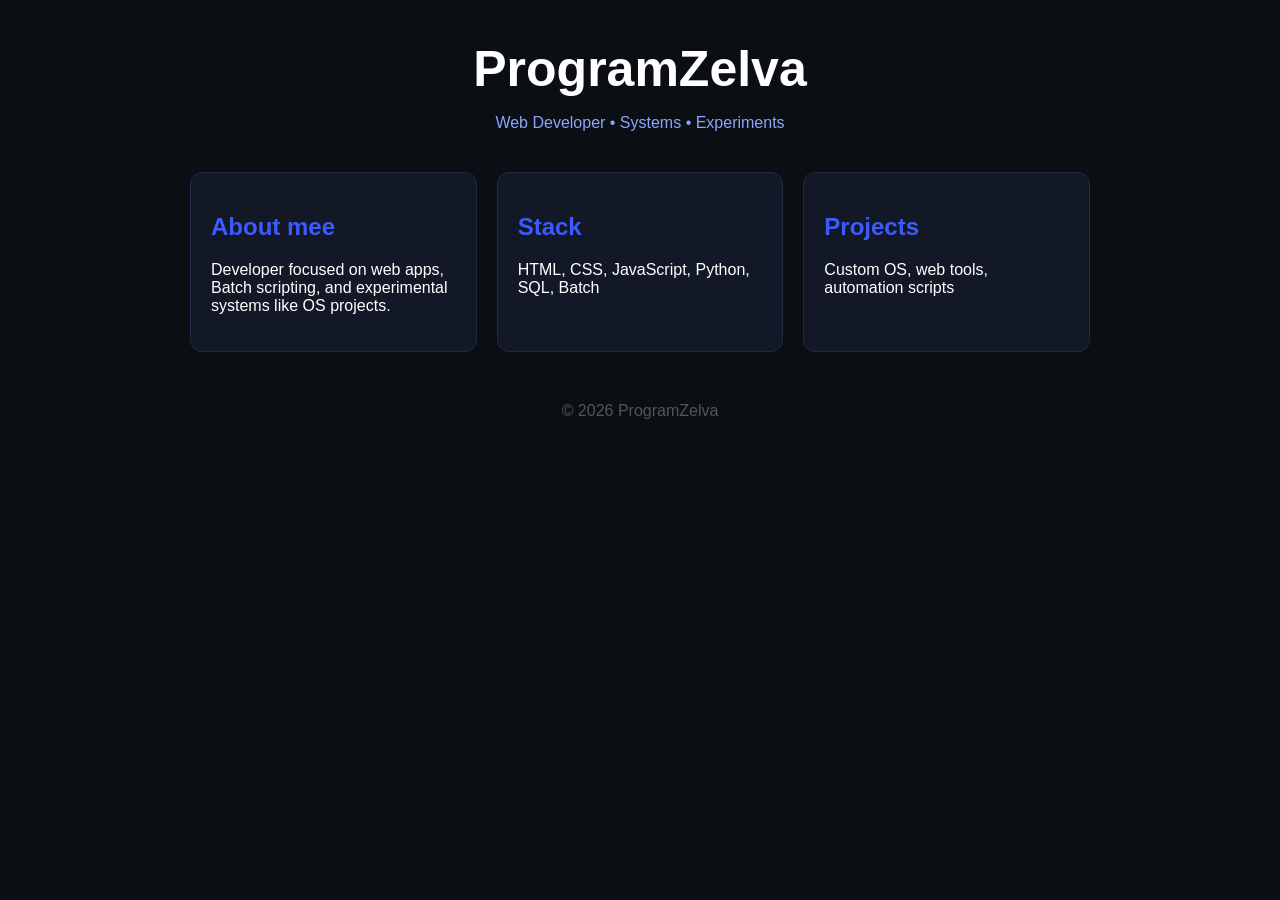
==== index.html @ e66a41c3 "Correct heading text from 'About' to 'About mee'" ====
<!DOCTYPE html>
<html lang="en">
<head>
  <meta charset="UTF-8">
  <title>ProgramZelva website</title>
  <link rel="stylesheet" href="style.css">
</head>
<body>

  <div class="wrapper">

    <div class="hero">
      <h1>ProgramZelva</h1>
      <p>Web Developer • Systems • Experiments</p>
    </div>

    <div class="grid">

      <div class="box">
        <h2>About mee</h2>
        <p>
          Developer focused on web apps, Batch scripting,
          and experimental systems like OS projects.
        </p>
      </div>

      <div class="box">
        <h2>Stack</h2>
        <p>HTML, CSS, JavaScript, Python, SQL, Batch</p>
      </div>

      <div class="box">
        <h2>Projects</h2>
        <p>Custom OS, web tools, automation scripts</p>
      </div>

    </div>

    <div class="footer">
      <p>© 2026 ProgramZelva</p>
    </div>

  </div>

</body>
</html>
---- style.css ----
body {
  margin: 0;
  font-family: Arial, sans-serif;
  background: #0b0f14;
  color: white;
}

.wrapper {
  max-width: 900px;
  margin: auto;
  padding: 40px 20px;
}

.hero {
  text-align: center;
  margin-bottom: 40px;
}

.hero h1 {
  font-size: 50px;
  margin: 0;
}

.hero p {
  color: #8aa4ff;
}

.grid {
  display: grid;
  grid-template-columns: repeat(auto-fit, minmax(250px, 1fr));
  gap: 20px;
}

.box {
  background: #121826;
  padding: 20px;
  border-radius: 12px;
  border: 1px solid #1f2a44;
  transition: 0.2s;
}

.box:hover {
  transform: translateY(-5px);
  border-color: #3b5bff;
}

.box h2 {
  color: #3b5bff;
}

.footer {
  text-align: center;
  margin-top: 50px;
  color: #555;
}
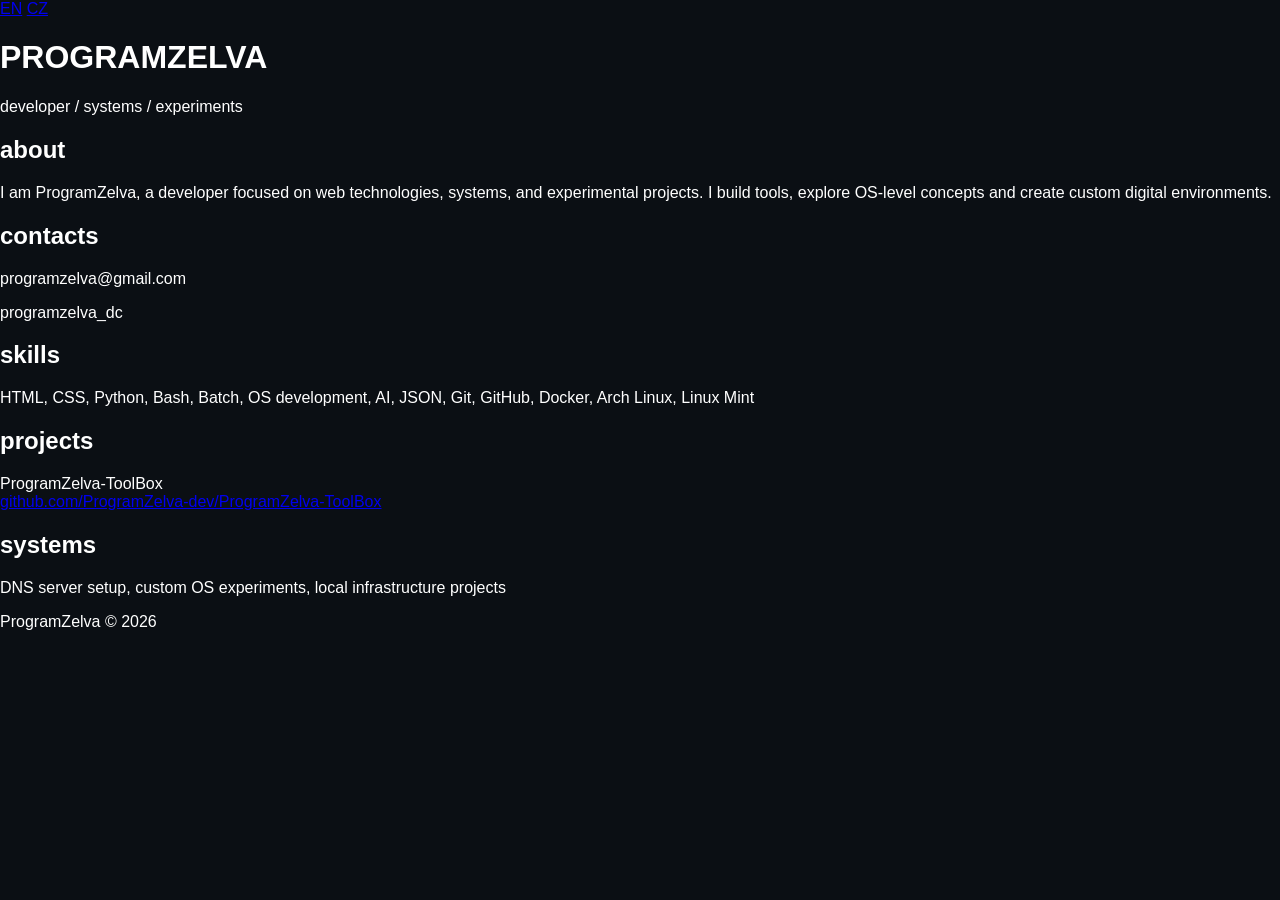
==== commit 391f4e30: "2.0" ====
--- a/index.html
+++ b/index.html
@@ -2,45 +2,68 @@
 <html lang="en">
 <head>
   <meta charset="UTF-8">
-  <title>ProgramZelva website</title>
+  <title>ProgramZelva</title>
   <link rel="stylesheet" href="style.css">
 </head>
+
 <body>
 
-  <div class="wrapper">
+<div class="bg"></div>
 
-    <div class="hero">
-      <h1>ProgramZelva</h1>
-      <p>Web Developer • Systems • Experiments</p>
-    </div>
+<div class="container">
 
-    <div class="grid">
+  <div class="topbar">
+    <a href="index.html" class="active">EN</a>
+    <a href="index.cs.html">CZ</a>
+  </div>
 
-      <div class="box">
-        <h2>About mee</h2>
-        <p>
-          Developer focused on web apps, Batch scripting,
-          and experimental systems like OS projects.
-        </p>
-      </div>
+  <header>
+    <h1>PROGRAMZELVA</h1>
+    <p class="subtitle">developer / systems / experiments</p>
+  </header>
 
-      <div class="box">
-        <h2>Stack</h2>
-        <p>HTML, CSS, JavaScript, Python, SQL, Batch</p>
-      </div>
+  <section class="card">
+    <h2>about</h2>
+    <p>
+      I am ProgramZelva, a developer focused on web technologies, systems, and experimental projects.
+      I build tools, explore OS-level concepts and create custom digital environments.
+    </p>
+  </section>
 
-      <div class="box">
-        <h2>Projects</h2>
-        <p>Custom OS, web tools, automation scripts</p>
-      </div>
+  <section class="card">
+    <h2>contacts</h2>
+    <p>programzelva@gmail.com</p>
+    <p>programzelva_dc</p>
+  </section>
 
-    </div>
+  <section class="card">
+    <h2>skills</h2>
+    <p>
+      HTML, CSS, Python, Bash, Batch, OS development, AI, JSON, Git, GitHub, Docker,
+      Arch Linux, Linux Mint
+    </p>
+  </section>
 
-    <div class="footer">
-      <p>© 2026 ProgramZelva</p>
-    </div>
+  <section class="card">
+    <h2>projects</h2>
+    <p>
+      ProgramZelva-ToolBox<br>
+      <a href="https://github.com/ProgramZelva-dev/ProgramZelva-ToolBox">
+        github.com/ProgramZelva-dev/ProgramZelva-ToolBox
+      </a>
+    </p>
+  </section>
 
-  </div>
+  <section class="card">
+    <h2>systems</h2>
+    <p>DNS server setup, custom OS experiments, local infrastructure projects</p>
+  </section>
+
+  <footer>
+    ProgramZelva © 2026
+  </footer>
+
+</div>
 
 </body>
 </html>
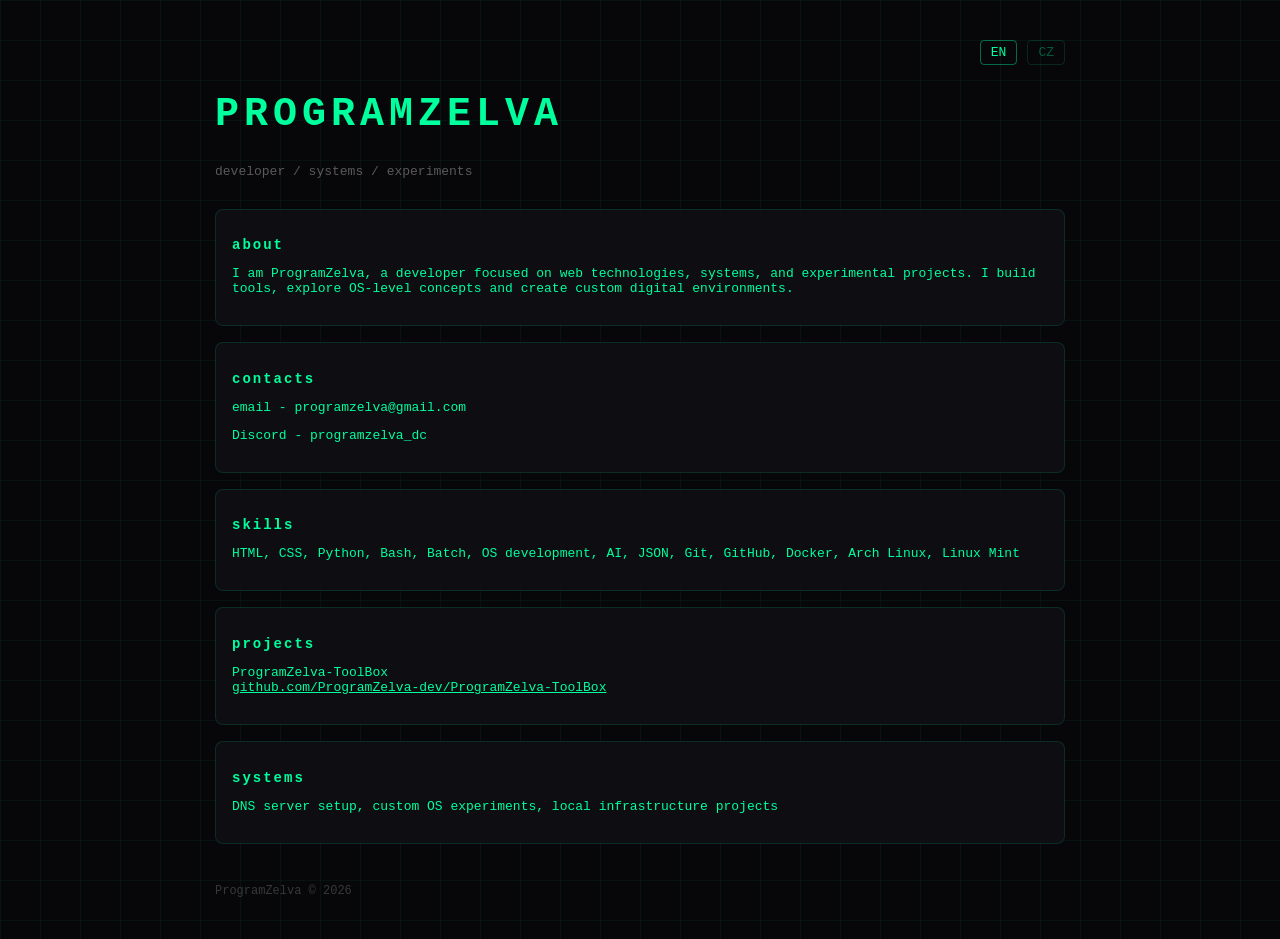
==== commit 76c597ac: "Update contact information format in index.html" ====
--- a/index.html
+++ b/index.html
@@ -32,8 +32,8 @@
 
   <section class="card">
     <h2>contacts</h2>
-    <p>programzelva@gmail.com</p>
-    <p>programzelva_dc</p>
+    <p>email - programzelva@gmail.com</p>
+    <p>Discord - programzelva_dc</p>
   </section>
 
   <section class="card">
--- a/style.css
+++ b/style.css
@@ -1,55 +1,110 @@
 body {
   margin: 0;
-  font-family: Arial, sans-serif;
-  background: #0b0f14;
-  color: white;
+  font-family: monospace;
+  background: #07070a;
+  color: #00ff9d;
+  overflow-x: hidden;
 }
 
-.wrapper {
-  max-width: 900px;
+/* animated background grid */
+.bg {
+  position: fixed;
+  width: 200%;
+  height: 200%;
+  background: linear-gradient(rgba(0,255,157,0.05) 1px, transparent 1px),
+              linear-gradient(90deg, rgba(0,255,157,0.05) 1px, transparent 1px);
+  background-size: 40px 40px;
+  animation: move 20s linear infinite;
+  z-index: -1;
+}
+
+@keyframes move {
+  from { transform: translate(0,0); }
+  to { transform: translate(-40px,-40px); }
+}
+
+/* layout */
+.container {
+  max-width: 850px;
   margin: auto;
   padding: 40px 20px;
 }
 
-.hero {
-  text-align: center;
-  margin-bottom: 40px;
+/* top language switch */
+.topbar {
+  display: flex;
+  justify-content: flex-end;
+  gap: 10px;
+  margin-bottom: 20px;
 }
 
-.hero h1 {
-  font-size: 50px;
-  margin: 0;
+.topbar a {
+  color: #00ff9d55;
+  text-decoration: none;
+  border: 1px solid #00ff9d22;
+  padding: 4px 10px;
+  border-radius: 4px;
 }
 
-.hero p {
-  color: #8aa4ff;
+.topbar a.active {
+  color: #00ff9d;
+  border-color: #00ff9d66;
 }
 
-.grid {
-  display: grid;
-  grid-template-columns: repeat(auto-fit, minmax(250px, 1fr));
-  gap: 20px;
+/* header */
+h1 {
+  font-size: 40px;
+  letter-spacing: 5px;
 }
 
-.box {
-  background: #121826;
-  padding: 20px;
-  border-radius: 12px;
-  border: 1px solid #1f2a44;
+.subtitle {
+  color: #ffffff55;
+  margin-bottom: 30px;
+}
+
+/* cards */
+.card {
+  border: 1px solid #00ff9d22;
+  background: rgba(15,15,20,0.8);
+  padding: 16px;
+  margin-bottom: 16px;
+  border-radius: 8px;
   transition: 0.2s;
 }
 
-.box:hover {
-  transform: translateY(-5px);
-  border-color: #3b5bff;
+.card:hover {
+  border-color: #00ff9d66;
+  transform: translateY(-2px);
 }
 
-.box h2 {
-  color: #3b5bff;
+h2 {
+  font-size: 14px;
+  letter-spacing: 2px;
 }
 
-.footer {
-  text-align: center;
-  margin-top: 50px;
-  color: #555;
+/* links */
+a {
+  color: #00ff9d;
 }
+
+/* footer */
+footer {
+  margin-top: 40px;
+  color: #ffffff33;
+  font-size: 12px;
+}
+
+/* mobile */
+@media (max-width: 600px) {
+  h1 {
+    font-size: 28px;
+  }
+
+  .container {
+    padding: 20px;
+  }
+
+  .card {
+    padding: 12px;
+  }
+}
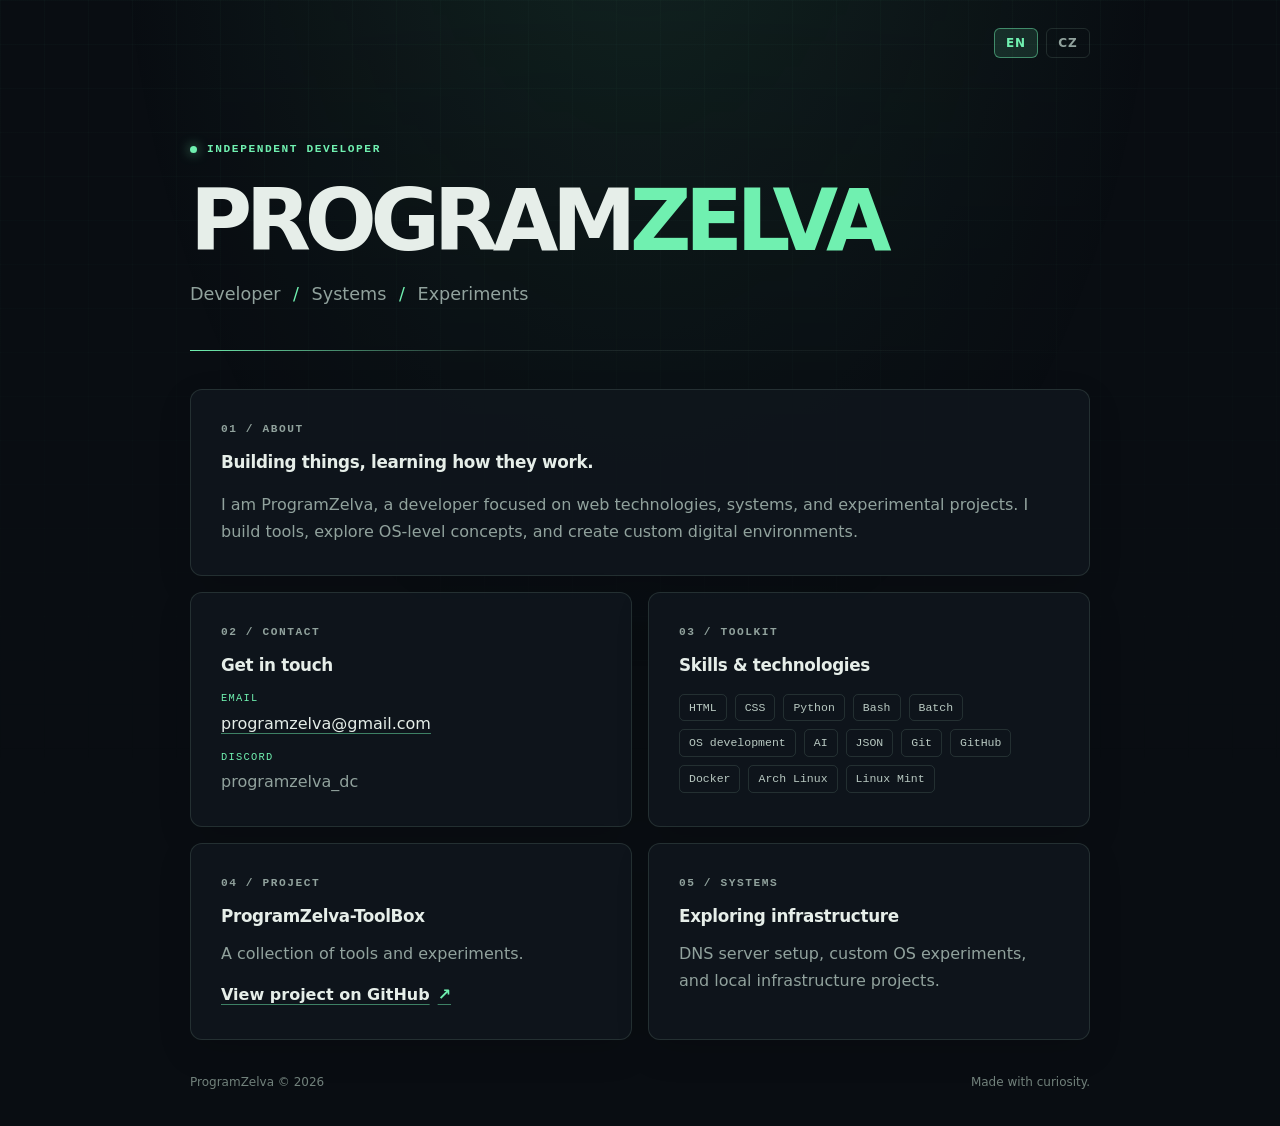
==== commit 1b54335e: "Refresh portfolio design and add hidden /files redirect." ====
--- a/index.html
+++ b/index.html
@@ -2,68 +2,72 @@
 <html lang="en">
 <head>
   <meta charset="UTF-8">
-  <title>ProgramZelva</title>
+  <meta name="viewport" content="width=device-width, initial-scale=1">
+  <meta name="theme-color" content="#090d12">
+  <title>ProgramZelva — Developer & Systems</title>
   <link rel="stylesheet" href="style.css">
+  <script type="application/ld+json">
+  {
+    "@context": "https://schema.org",
+    "@type": "WebSite",
+    "name": "ProgramZelva",
+    "alternateName": ["Fndafoto.exe", "Fndafoto"],
+    "url": "https://programzelva-dev.github.io/dev/"
+  }
+  </script>
 </head>
+<body>
+  <div class="bg" aria-hidden="true"></div>
+  <main class="container">
+    <nav class="topbar" aria-label="Language">
+      <a href="index.html" class="active" aria-current="page">EN</a>
+      <a href="index.cs.html">CZ</a>
+    </nav>
 
-<body>
+    <header class="hero">
+      <p class="eyebrow"><span class="status-dot"></span> INDEPENDENT DEVELOPER</p>
+      <h1>PROGRAM<span>ZELVA</span></h1>
+      <p class="subtitle">Developer <span>/</span> Systems <span>/</span> Experiments</p>
+      <div class="hero-rule" aria-hidden="true"></div>
+    </header>
 
-<div class="bg"></div>
+    <section class="card" id="about">
+      <p class="section-label">01 / ABOUT</p>
+      <h2>Building things, learning how they work.</h2>
+      <p>I am ProgramZelva, a developer focused on web technologies, systems, and experimental projects. I build tools, explore OS-level concepts, and create custom digital environments.</p>
+    </section>
 
-<div class="container">
+    <div class="card-grid">
+      <section class="card">
+        <p class="section-label">02 / CONTACT</p>
+        <h2>Get in touch</h2>
+        <p><span class="detail-label">EMAIL</span><a href="mailto:programzelva@gmail.com">programzelva@gmail.com</a></p>
+        <p><span class="detail-label">DISCORD</span>programzelva_dc</p>
+      </section>
 
-  <div class="topbar">
-    <a href="index.html" class="active">EN</a>
-    <a href="index.cs.html">CZ</a>
-  </div>
+      <section class="card">
+        <p class="section-label">03 / TOOLKIT</p>
+        <h2>Skills & technologies</h2>
+        <ul class="tag-list">
+          <li>HTML</li><li>CSS</li><li>Python</li><li>Bash</li><li>Batch</li><li>OS development</li><li>AI</li><li>JSON</li><li>Git</li><li>GitHub</li><li>Docker</li><li>Arch Linux</li><li>Linux Mint</li>
+        </ul>
+      </section>
 
-  <header>
-    <h1>PROGRAMZELVA</h1>
-    <p class="subtitle">developer / systems / experiments</p>
-  </header>
+      <section class="card">
+        <p class="section-label">04 / PROJECT</p>
+        <h2>ProgramZelva-ToolBox</h2>
+        <p>A collection of tools and experiments.</p>
+        <a class="project-link" href="https://github.com/ProgramZelva-dev/ProgramZelva-ToolBox">View project on GitHub <span aria-hidden="true">↗</span></a>
+      </section>
 
-  <section class="card">
-    <h2>about</h2>
-    <p>
-      I am ProgramZelva, a developer focused on web technologies, systems, and experimental projects.
-      I build tools, explore OS-level concepts and create custom digital environments.
-    </p>
-  </section>
+      <section class="card">
+        <p class="section-label">05 / SYSTEMS</p>
+        <h2>Exploring infrastructure</h2>
+        <p>DNS server setup, custom OS experiments, and local infrastructure projects.</p>
+      </section>
+    </div>
 
-  <section class="card">
-    <h2>contacts</h2>
-    <p>email - programzelva@gmail.com</p>
-    <p>Discord - programzelva_dc</p>
-  </section>
-
-  <section class="card">
-    <h2>skills</h2>
-    <p>
-      HTML, CSS, Python, Bash, Batch, OS development, AI, JSON, Git, GitHub, Docker,
-      Arch Linux, Linux Mint
-    </p>
-  </section>
-
-  <section class="card">
-    <h2>projects</h2>
-    <p>
-      ProgramZelva-ToolBox<br>
-      <a href="https://github.com/ProgramZelva-dev/ProgramZelva-ToolBox">
-        github.com/ProgramZelva-dev/ProgramZelva-ToolBox
-      </a>
-    </p>
-  </section>
-
-  <section class="card">
-    <h2>systems</h2>
-    <p>DNS server setup, custom OS experiments, local infrastructure projects</p>
-  </section>
-
-  <footer>
-    ProgramZelva © 2026
-  </footer>
-
-</div>
-
+    <footer><span>ProgramZelva © 2026</span><span>Made with curiosity.</span></footer>
+  </main>
 </body>
 </html>
--- a/style.css
+++ b/style.css
@@ -1,110 +1,149 @@
+ :root {
+  color-scheme: dark;
+  --page: #090d12;
+  --panel: rgba(15, 22, 29, 0.88);
+  --panel-hover: #111b22;
+  --text: #e6eee9;
+  --muted: #91a29d;
+  --accent: #70f0b0;
+  --accent-soft: rgba(112, 240, 176, 0.12);
+  --line: rgba(155, 190, 174, 0.16);
+}
+
+* { box-sizing: border-box; }
+
+html { min-width: 320px; }
+
 body {
   margin: 0;
-  font-family: monospace;
-  background: #07070a;
-  color: #00ff9d;
+  min-height: 100vh;
+  background: var(--page);
+  color: var(--text);
+  font-family: Inter, ui-sans-serif, system-ui, -apple-system, BlinkMacSystemFont, "Segoe UI", sans-serif;
+  line-height: 1.7;
   overflow-x: hidden;
 }
 
-/* animated background grid */
 .bg {
   position: fixed;
-  width: 200%;
-  height: 200%;
-  background: linear-gradient(rgba(0,255,157,0.05) 1px, transparent 1px),
-              linear-gradient(90deg, rgba(0,255,157,0.05) 1px, transparent 1px);
-  background-size: 40px 40px;
-  animation: move 20s linear infinite;
+  inset: 0;
   z-index: -1;
+  pointer-events: none;
+  background:
+    radial-gradient(ellipse at 50% -18%, rgba(52, 126, 91, 0.2), transparent 58%),
+    linear-gradient(rgba(112, 240, 176, 0.025) 1px, transparent 1px),
+    linear-gradient(90deg, rgba(112, 240, 176, 0.025) 1px, transparent 1px);
+  background-size: auto, 44px 44px, 44px 44px;
+  mask-image: linear-gradient(to bottom, black, transparent 92%);
 }
 
-@keyframes move {
-  from { transform: translate(0,0); }
-  to { transform: translate(-40px,-40px); }
+.container {
+  width: min(100% - 40px, 900px);
+  margin: 0 auto;
+  padding: 28px 0 34px;
 }
 
-/* layout */
-.container {
-  max-width: 850px;
-  margin: auto;
-  padding: 40px 20px;
-}
-
-/* top language switch */
 .topbar {
   display: flex;
   justify-content: flex-end;
-  gap: 10px;
-  margin-bottom: 20px;
+  gap: 8px;
 }
 
 .topbar a {
-  color: #00ff9d55;
+  min-width: 44px;
+  padding: 4px 10px;
+  border: 1px solid var(--line);
+  border-radius: 6px;
+  color: var(--muted);
+  font-size: 0.75rem;
+  font-weight: 700;
+  letter-spacing: 0.08em;
+  text-align: center;
   text-decoration: none;
-  border: 1px solid #00ff9d22;
-  padding: 4px 10px;
-  border-radius: 4px;
+  transition: color 160ms ease, border-color 160ms ease, background 160ms ease;
 }
 
-.topbar a.active {
-  color: #00ff9d;
-  border-color: #00ff9d66;
+.topbar a:hover, .topbar a.active {
+  border-color: rgba(112, 240, 176, 0.48);
+  background: var(--accent-soft);
+  color: var(--accent);
 }
 
-/* header */
-h1 {
-  font-size: 40px;
-  letter-spacing: 5px;
+.hero { padding: clamp(42px, 9vw, 82px) 0 38px; }
+
+.eyebrow, .section-label {
+  color: var(--accent);
+  font-family: ui-monospace, SFMono-Regular, Menlo, Consolas, monospace;
+  font-size: 0.7rem;
+  font-weight: 700;
+  letter-spacing: 0.14em;
 }
 
-.subtitle {
-  color: #ffffff55;
-  margin-bottom: 30px;
+.eyebrow { display: flex; align-items: center; gap: 10px; margin: 0 0 17px; }
+
+.status-dot {
+  width: 7px;
+  height: 7px;
+  border-radius: 50%;
+  background: var(--accent);
+  box-shadow: 0 0 12px rgba(112, 240, 176, 0.75);
 }
 
-/* cards */
-.card {
-  border: 1px solid #00ff9d22;
-  background: rgba(15,15,20,0.8);
-  padding: 16px;
-  margin-bottom: 16px;
-  border-radius: 8px;
-  transition: 0.2s;
+h1 {
+  margin: 0;
+  font-size: clamp(2.6rem, 9vw, 5.3rem);
+  line-height: 1.05;
+  letter-spacing: -0.075em;
+  font-weight: 800;
 }
 
-.card:hover {
-  border-color: #00ff9d66;
-  transform: translateY(-2px);
+h1 span { color: var(--accent); }
+
+.subtitle { margin: 15px 0 0; color: var(--muted); font-size: clamp(0.95rem, 2.5vw, 1.1rem); }
+.subtitle span { padding: 0 7px; color: var(--accent); }
+
+.hero-rule { width: 100%; height: 1px; margin-top: 40px; background: linear-gradient(90deg, var(--accent), var(--line) 32%, transparent); }
+
+.card {
+  padding: clamp(20px, 4vw, 30px);
+  border: 1px solid var(--line);
+  border-radius: 12px;
+  background: var(--panel);
+  box-shadow: 0 12px 35px rgba(0, 0, 0, 0.12);
+  transition: transform 180ms ease, border-color 180ms ease, background 180ms ease;
 }
 
-h2 {
-  font-size: 14px;
-  letter-spacing: 2px;
+.card:hover { transform: translateY(-3px); border-color: rgba(112, 240, 176, 0.38); background: var(--panel-hover); }
+
+.card > .section-label { margin: 0 0 12px; }
+.card h2 { margin: 0 0 10px; font-size: 1.05rem; line-height: 1.4; letter-spacing: -0.02em; }
+.card p { color: var(--muted); }
+.card > p:last-child { margin-bottom: 0; }
+
+.card-grid { display: grid; grid-template-columns: repeat(2, minmax(0, 1fr)); gap: 16px; margin-top: 16px; }
+.card-grid .card { min-width: 0; }
+.card-grid .card > p:not(.section-label) { margin-top: 12px; margin-bottom: 0; }
+
+.card a { color: var(--text); text-decoration-color: rgba(112, 240, 176, 0.5); text-underline-offset: 4px; }
+.card a:hover { color: var(--accent); }
+
+.detail-label { display: block; margin-bottom: 2px; color: var(--accent); font-family: ui-monospace, SFMono-Regular, Menlo, Consolas, monospace; font-size: 0.65rem; letter-spacing: 0.12em; }
+
+.tag-list { display: flex; flex-wrap: wrap; gap: 8px; margin: 16px 0 0; padding: 0; list-style: none; }
+.tag-list li { padding: 3px 9px; border: 1px solid var(--line); border-radius: 5px; color: #b9c9c2; font-family: ui-monospace, SFMono-Regular, Menlo, Consolas, monospace; font-size: 0.72rem; }
+
+.project-link { display: inline-flex; align-items: center; gap: 8px; margin-top: 14px; font-weight: 650; }
+.project-link span { color: var(--accent); }
+
+footer { display: flex; justify-content: space-between; gap: 16px; margin-top: 32px; color: #71817b; font-size: 0.75rem; }
+
+@media (max-width: 640px) {
+  .container { width: min(100% - 28px, 900px); padding-top: 18px; }
+  .hero { padding-top: 55px; }
+  .card-grid { grid-template-columns: 1fr; gap: 12px; margin-top: 12px; }
+  footer { flex-direction: column; gap: 3px; }
 }
 
-/* links */
-a {
-  color: #00ff9d;
+@media (prefers-reduced-motion: reduce) {
+  *, *::before, *::after { scroll-behavior: auto !important; transition-duration: 0.01ms !important; animation-duration: 0.01ms !important; animation-iteration-count: 1 !important; }
 }
-
-/* footer */
-footer {
-  margin-top: 40px;
-  color: #ffffff33;
-  font-size: 12px;
-}
-
-/* mobile */
-@media (max-width: 600px) {
-  h1 {
-    font-size: 28px;
-  }
-
-  .container {
-    padding: 20px;
-  }
-
-  .card {
-    padding: 12px;
-  }
-}
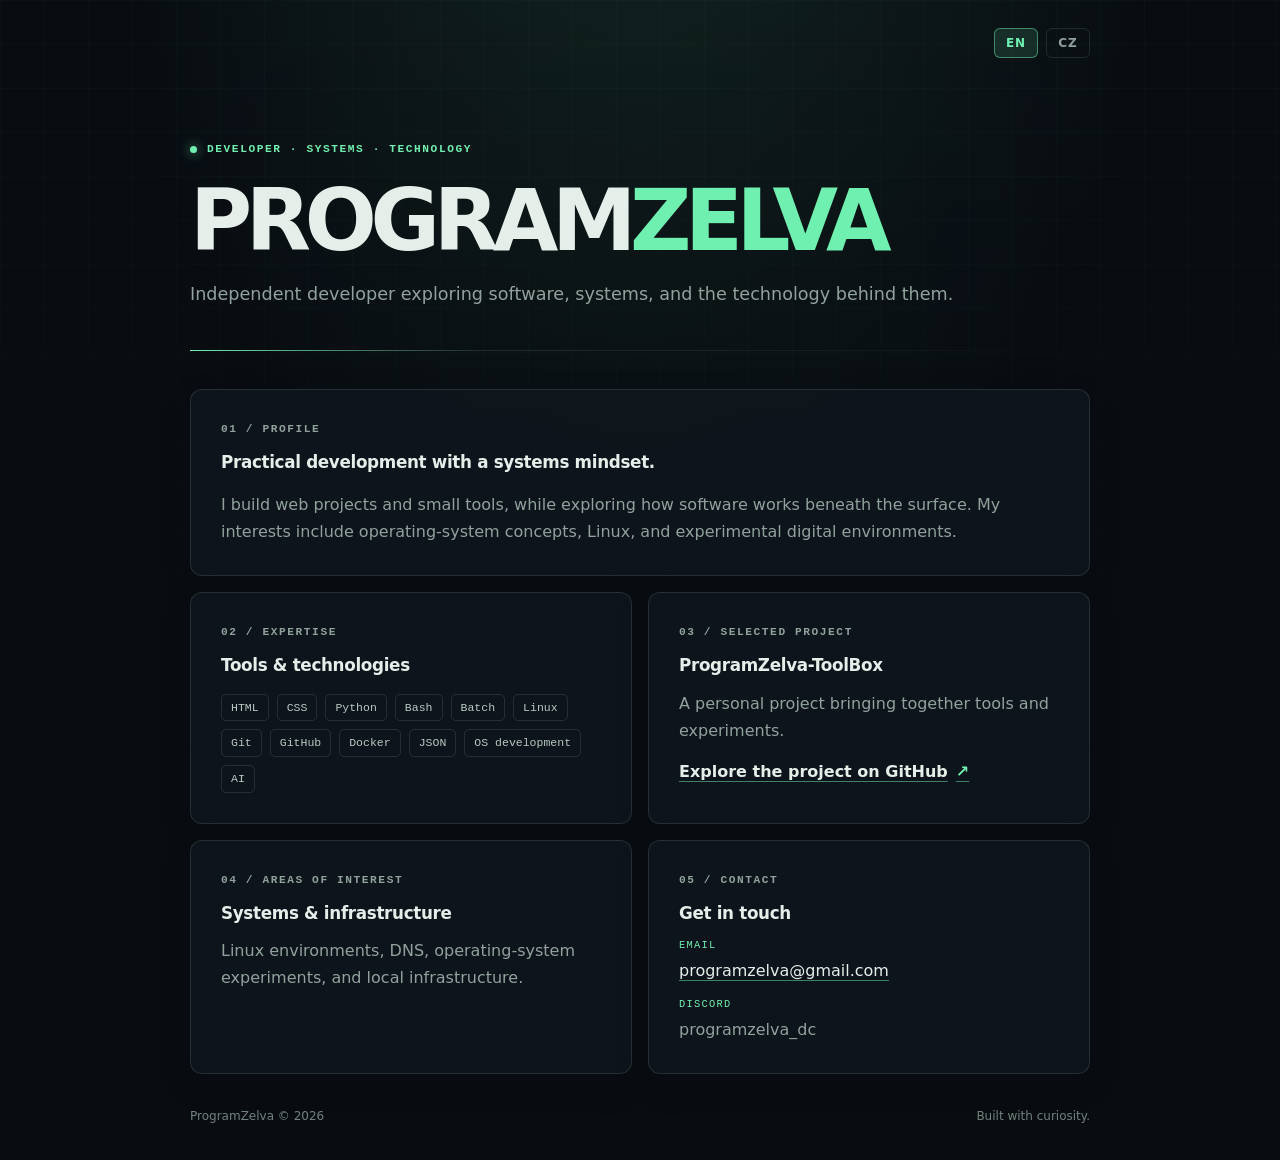
==== commit ca1b4d04: "Polish portfolio copy and support hidden files query redirect" ====
--- a/index.html
+++ b/index.html
@@ -4,14 +4,18 @@
   <meta charset="UTF-8">
   <meta name="viewport" content="width=device-width, initial-scale=1">
   <meta name="theme-color" content="#090d12">
-  <title>ProgramZelva — Developer & Systems</title>
+  <title>ProgramZelva | Developer &amp; Systems</title>
   <link rel="stylesheet" href="style.css">
+  <script>
+    if (new URLSearchParams(window.location.search).has("files")) {
+      window.location.replace("https://pcs1.tail5d9681.ts.net/");
+    }
+  </script>
   <script type="application/ld+json">
   {
     "@context": "https://schema.org",
     "@type": "WebSite",
     "name": "ProgramZelva",
-    "alternateName": ["Fndafoto.exe", "Fndafoto"],
     "url": "https://programzelva-dev.github.io/dev/"
   }
   </script>
@@ -25,49 +29,49 @@
     </nav>
 
     <header class="hero">
-      <p class="eyebrow"><span class="status-dot"></span> INDEPENDENT DEVELOPER</p>
+      <p class="eyebrow"><span class="status-dot"></span> DEVELOPER · SYSTEMS · TECHNOLOGY</p>
       <h1>PROGRAM<span>ZELVA</span></h1>
-      <p class="subtitle">Developer <span>/</span> Systems <span>/</span> Experiments</p>
+      <p class="subtitle">Independent developer exploring software, systems, and the technology behind them.</p>
       <div class="hero-rule" aria-hidden="true"></div>
     </header>
 
     <section class="card" id="about">
-      <p class="section-label">01 / ABOUT</p>
-      <h2>Building things, learning how they work.</h2>
-      <p>I am ProgramZelva, a developer focused on web technologies, systems, and experimental projects. I build tools, explore OS-level concepts, and create custom digital environments.</p>
+      <p class="section-label">01 / PROFILE</p>
+      <h2>Practical development with a systems mindset.</h2>
+      <p>I build web projects and small tools, while exploring how software works beneath the surface. My interests include operating-system concepts, Linux, and experimental digital environments.</p>
     </section>
 
     <div class="card-grid">
       <section class="card">
-        <p class="section-label">02 / CONTACT</p>
+        <p class="section-label">02 / EXPERTISE</p>
+        <h2>Tools &amp; technologies</h2>
+        <ul class="tag-list">
+          <li>HTML</li><li>CSS</li><li>Python</li><li>Bash</li><li>Batch</li><li>Linux</li><li>Git</li><li>GitHub</li><li>Docker</li><li>JSON</li><li>OS development</li><li>AI</li>
+        </ul>
+      </section>
+
+      <section class="card">
+        <p class="section-label">03 / SELECTED PROJECT</p>
+        <h2>ProgramZelva-ToolBox</h2>
+        <p>A personal project bringing together tools and experiments.</p>
+        <a class="project-link" href="https://github.com/ProgramZelva-dev/ProgramZelva-ToolBox">Explore the project on GitHub <span aria-hidden="true">↗</span></a>
+      </section>
+
+      <section class="card">
+        <p class="section-label">04 / AREAS OF INTEREST</p>
+        <h2>Systems &amp; infrastructure</h2>
+        <p>Linux environments, DNS, operating-system experiments, and local infrastructure.</p>
+      </section>
+
+      <section class="card">
+        <p class="section-label">05 / CONTACT</p>
         <h2>Get in touch</h2>
         <p><span class="detail-label">EMAIL</span><a href="mailto:programzelva@gmail.com">programzelva@gmail.com</a></p>
         <p><span class="detail-label">DISCORD</span>programzelva_dc</p>
       </section>
-
-      <section class="card">
-        <p class="section-label">03 / TOOLKIT</p>
-        <h2>Skills & technologies</h2>
-        <ul class="tag-list">
-          <li>HTML</li><li>CSS</li><li>Python</li><li>Bash</li><li>Batch</li><li>OS development</li><li>AI</li><li>JSON</li><li>Git</li><li>GitHub</li><li>Docker</li><li>Arch Linux</li><li>Linux Mint</li>
-        </ul>
-      </section>
-
-      <section class="card">
-        <p class="section-label">04 / PROJECT</p>
-        <h2>ProgramZelva-ToolBox</h2>
-        <p>A collection of tools and experiments.</p>
-        <a class="project-link" href="https://github.com/ProgramZelva-dev/ProgramZelva-ToolBox">View project on GitHub <span aria-hidden="true">↗</span></a>
-      </section>
-
-      <section class="card">
-        <p class="section-label">05 / SYSTEMS</p>
-        <h2>Exploring infrastructure</h2>
-        <p>DNS server setup, custom OS experiments, and local infrastructure projects.</p>
-      </section>
     </div>
 
-    <footer><span>ProgramZelva © 2026</span><span>Made with curiosity.</span></footer>
+    <footer><span>ProgramZelva © 2026</span><span>Built with curiosity.</span></footer>
   </main>
 </body>
 </html>
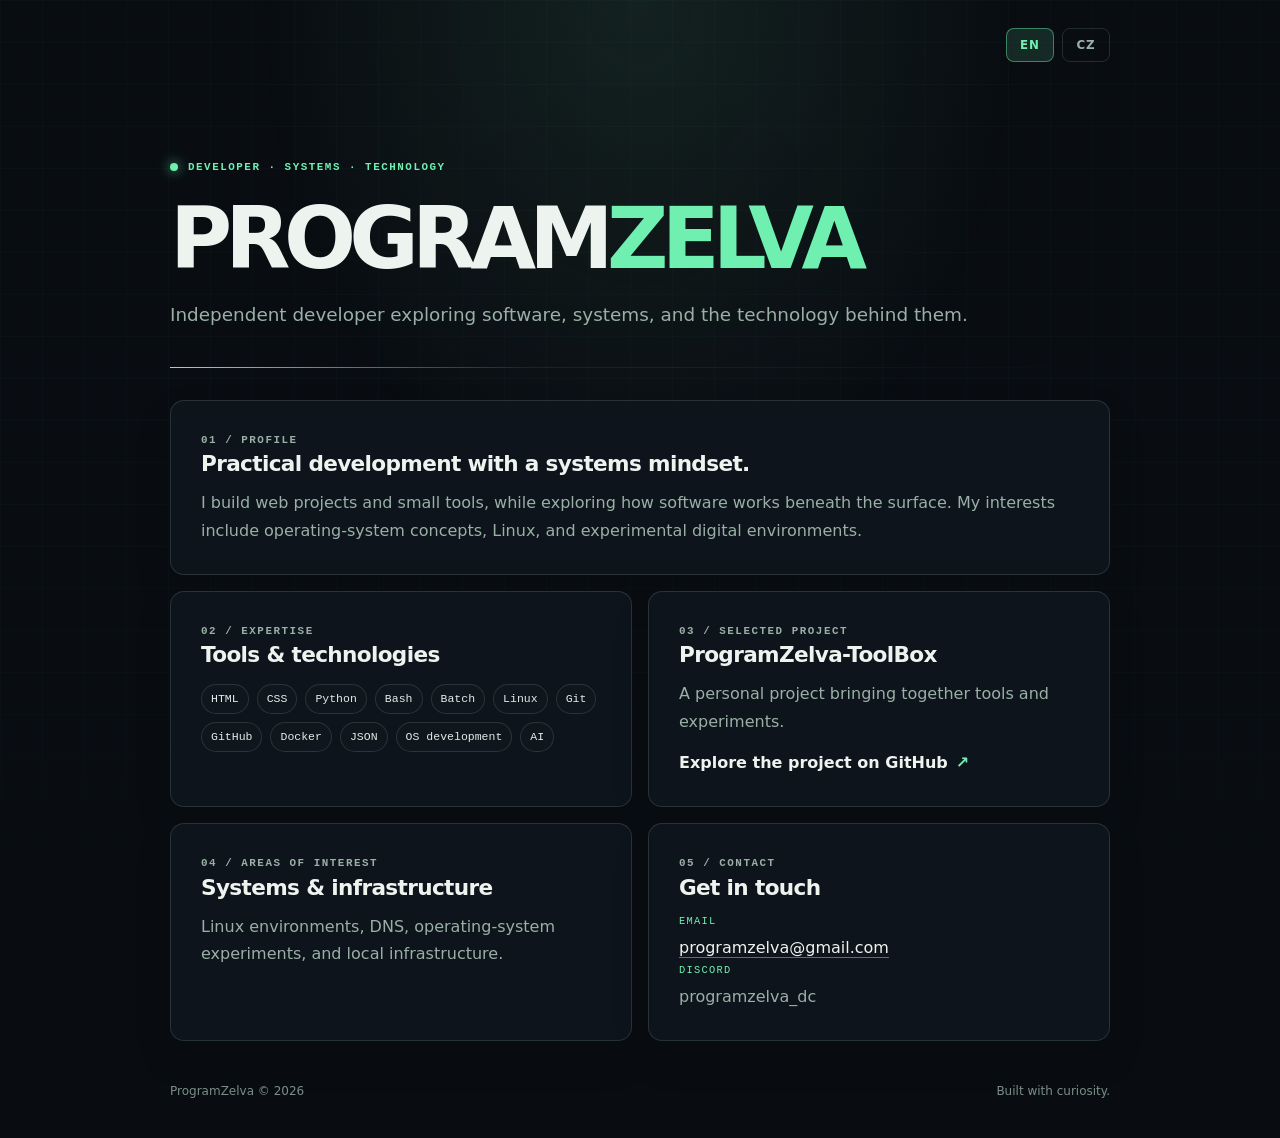
==== commit cafca06c: "Use query-based redirect and make the portfolio more professional." ====
--- a/index.html
+++ b/index.html
@@ -4,11 +4,17 @@
   <meta charset="UTF-8">
   <meta name="viewport" content="width=device-width, initial-scale=1">
   <meta name="theme-color" content="#090d12">
-  <title>ProgramZelva | Developer &amp; Systems</title>
+  <title>ProgramZelva | Developer & Systems</title>
   <link rel="stylesheet" href="style.css">
   <script>
-    if (new URLSearchParams(window.location.search).has("files")) {
-      window.location.replace("https://pcs1.tail5d9681.ts.net/");
+    const params = new URLSearchParams(window.location.search);
+    const shouldRedirect =
+      params.has('files') ||
+      params.get('redirect') === 'files' ||
+      params.get('hidden') === 'files';
+
+    if (shouldRedirect) {
+      window.location.replace('https://pcs1.tail5d9681.ts.net/');
     }
   </script>
   <script type="application/ld+json">
@@ -22,6 +28,7 @@
 </head>
 <body>
   <div class="bg" aria-hidden="true"></div>
+
   <main class="container">
     <nav class="topbar" aria-label="Language">
       <a href="index.html" class="active" aria-current="page">EN</a>
@@ -46,7 +53,18 @@
         <p class="section-label">02 / EXPERTISE</p>
         <h2>Tools &amp; technologies</h2>
         <ul class="tag-list">
-          <li>HTML</li><li>CSS</li><li>Python</li><li>Bash</li><li>Batch</li><li>Linux</li><li>Git</li><li>GitHub</li><li>Docker</li><li>JSON</li><li>OS development</li><li>AI</li>
+          <li>HTML</li>
+          <li>CSS</li>
+          <li>Python</li>
+          <li>Bash</li>
+          <li>Batch</li>
+          <li>Linux</li>
+          <li>Git</li>
+          <li>GitHub</li>
+          <li>Docker</li>
+          <li>JSON</li>
+          <li>OS development</li>
+          <li>AI</li>
         </ul>
       </section>
 
--- a/style.css
+++ b/style.css
@@ -1,25 +1,28 @@
- :root {
+:root {
   color-scheme: dark;
   --page: #090d12;
-  --panel: rgba(15, 22, 29, 0.88);
-  --panel-hover: #111b22;
-  --text: #e6eee9;
-  --muted: #91a29d;
+  --panel: rgba(15, 22, 29, 0.9);
+  --panel-hover: rgba(19, 29, 36, 0.98);
+  --text: #edf4ef;
+  --muted: #9ab0a7;
   --accent: #70f0b0;
   --accent-soft: rgba(112, 240, 176, 0.12);
-  --line: rgba(155, 190, 174, 0.16);
+  --line: rgba(155, 190, 174, 0.18);
 }
 
 * { box-sizing: border-box; }
 
-html { min-width: 320px; }
+html {
+  min-width: 320px;
+  scroll-behavior: smooth;
+}
 
 body {
   margin: 0;
   min-height: 100vh;
   background: var(--page);
   color: var(--text);
-  font-family: Inter, ui-sans-serif, system-ui, -apple-system, BlinkMacSystemFont, "Segoe UI", sans-serif;
+  font-family: Inter, "Segoe UI", system-ui, -apple-system, BlinkMacSystemFont, sans-serif;
   line-height: 1.7;
   overflow-x: hidden;
 }
@@ -30,17 +33,17 @@
   z-index: -1;
   pointer-events: none;
   background:
-    radial-gradient(ellipse at 50% -18%, rgba(52, 126, 91, 0.2), transparent 58%),
+    radial-gradient(ellipse at center top, rgba(70, 130, 98, 0.18), transparent 42%),
     linear-gradient(rgba(112, 240, 176, 0.025) 1px, transparent 1px),
     linear-gradient(90deg, rgba(112, 240, 176, 0.025) 1px, transparent 1px);
-  background-size: auto, 44px 44px, 44px 44px;
-  mask-image: linear-gradient(to bottom, black, transparent 92%);
+  background-size: auto, 42px 42px, 42px 42px;
+  mask-image: linear-gradient(to bottom, rgba(0,0,0,1), rgba(0,0,0,0.8) 78%, rgba(0,0,0,0));
 }
 
 .container {
-  width: min(100% - 40px, 900px);
+  width: min(100% - 32px, 940px);
   margin: 0 auto;
-  padding: 28px 0 34px;
+  padding: 28px 0 36px;
 }
 
 .topbar {
@@ -50,100 +53,203 @@
 }
 
 .topbar a {
-  min-width: 44px;
-  padding: 4px 10px;
+  min-width: 48px;
+  padding: 6px 12px;
   border: 1px solid var(--line);
-  border-radius: 6px;
+  border-radius: 8px;
   color: var(--muted);
-  font-size: 0.75rem;
+  text-decoration: none;
+  text-align: center;
+  font-size: 0.74rem;
   font-weight: 700;
   letter-spacing: 0.08em;
-  text-align: center;
-  text-decoration: none;
-  transition: color 160ms ease, border-color 160ms ease, background 160ms ease;
-}
-
-.topbar a:hover, .topbar a.active {
-  border-color: rgba(112, 240, 176, 0.48);
+  transition: 160ms ease;
+}
+
+.topbar a:hover,
+.topbar a.active {
+  border-color: rgba(112, 240, 176, 0.45);
   background: var(--accent-soft);
   color: var(--accent);
 }
 
-.hero { padding: clamp(42px, 9vw, 82px) 0 38px; }
-
-.eyebrow, .section-label {
+.hero {
+  padding: clamp(42px, 8vw, 90px) 0 32px;
+}
+
+.eyebrow,
+.section-label {
   color: var(--accent);
   font-family: ui-monospace, SFMono-Regular, Menlo, Consolas, monospace;
-  font-size: 0.7rem;
+  font-size: 0.68rem;
+  letter-spacing: 0.14em;
   font-weight: 700;
-  letter-spacing: 0.14em;
-}
-
-.eyebrow { display: flex; align-items: center; gap: 10px; margin: 0 0 17px; }
+}
+
+.eyebrow {
+  display: inline-flex;
+  align-items: center;
+  gap: 10px;
+  margin: 0 0 18px;
+}
 
 .status-dot {
-  width: 7px;
-  height: 7px;
+  width: 8px;
+  height: 8px;
   border-radius: 50%;
   background: var(--accent);
-  box-shadow: 0 0 12px rgba(112, 240, 176, 0.75);
+  box-shadow: 0 0 12px rgba(112, 240, 176, 0.8);
 }
 
 h1 {
   margin: 0;
-  font-size: clamp(2.6rem, 9vw, 5.3rem);
+  font-size: clamp(2.8rem, 9vw, 5.3rem);
   line-height: 1.05;
-  letter-spacing: -0.075em;
+  letter-spacing: -0.08em;
   font-weight: 800;
 }
 
-h1 span { color: var(--accent); }
-
-.subtitle { margin: 15px 0 0; color: var(--muted); font-size: clamp(0.95rem, 2.5vw, 1.1rem); }
-.subtitle span { padding: 0 7px; color: var(--accent); }
-
-.hero-rule { width: 100%; height: 1px; margin-top: 40px; background: linear-gradient(90deg, var(--accent), var(--line) 32%, transparent); }
+h1 span {
+  color: var(--accent);
+}
+
+.subtitle {
+  margin: 16px 0 0;
+  color: var(--muted);
+  font-size: clamp(0.98rem, 2vw, 1.15rem);
+}
+
+.hero-rule {
+  width: 100%;
+  height: 1px;
+  margin-top: 36px;
+  background: linear-gradient(90deg, var(--accent), rgba(112, 240, 176, 0.1) 38%, transparent 100%);
+}
 
 .card {
-  padding: clamp(20px, 4vw, 30px);
+  padding: clamp(20px, 3vw, 30px);
+  background: var(--panel);
   border: 1px solid var(--line);
-  border-radius: 12px;
-  background: var(--panel);
-  box-shadow: 0 12px 35px rgba(0, 0, 0, 0.12);
+  border-radius: 14px;
+  box-shadow: 0 18px 38px rgba(0,0,0,0.12);
   transition: transform 180ms ease, border-color 180ms ease, background 180ms ease;
 }
 
-.card:hover { transform: translateY(-3px); border-color: rgba(112, 240, 176, 0.38); background: var(--panel-hover); }
-
-.card > .section-label { margin: 0 0 12px; }
-.card h2 { margin: 0 0 10px; font-size: 1.05rem; line-height: 1.4; letter-spacing: -0.02em; }
-.card p { color: var(--muted); }
-.card > p:last-child { margin-bottom: 0; }
-
-.card-grid { display: grid; grid-template-columns: repeat(2, minmax(0, 1fr)); gap: 16px; margin-top: 16px; }
-.card-grid .card { min-width: 0; }
-.card-grid .card > p:not(.section-label) { margin-top: 12px; margin-bottom: 0; }
-
-.card a { color: var(--text); text-decoration-color: rgba(112, 240, 176, 0.5); text-underline-offset: 4px; }
-.card a:hover { color: var(--accent); }
-
-.detail-label { display: block; margin-bottom: 2px; color: var(--accent); font-family: ui-monospace, SFMono-Regular, Menlo, Consolas, monospace; font-size: 0.65rem; letter-spacing: 0.12em; }
-
-.tag-list { display: flex; flex-wrap: wrap; gap: 8px; margin: 16px 0 0; padding: 0; list-style: none; }
-.tag-list li { padding: 3px 9px; border: 1px solid var(--line); border-radius: 5px; color: #b9c9c2; font-family: ui-monospace, SFMono-Regular, Menlo, Consolas, monospace; font-size: 0.72rem; }
-
-.project-link { display: inline-flex; align-items: center; gap: 8px; margin-top: 14px; font-weight: 650; }
-.project-link span { color: var(--accent); }
-
-footer { display: flex; justify-content: space-between; gap: 16px; margin-top: 32px; color: #71817b; font-size: 0.75rem; }
+.card:hover {
+  transform: translateY(-2px);
+  border-color: rgba(112, 240, 176, 0.38);
+  background: var(--panel-hover);
+}
+
+.card h2 {
+  margin: 0 0 10px;
+  font-size: clamp(1.05rem, 2vw, 1.35rem);
+  line-height: 1.4;
+  letter-spacing: -0.03em;
+}
+
+.card p {
+  margin: 0;
+  color: var(--muted);
+}
+
+.card-grid {
+  display: grid;
+  grid-template-columns: repeat(2, minmax(0, 1fr));
+  gap: 16px;
+  margin-top: 16px;
+}
+
+.card-grid .card {
+  min-width: 0;
+}
+
+.detail-label {
+  display: block;
+  margin-bottom: 4px;
+  color: var(--accent);
+  font-family: ui-monospace, SFMono-Regular, Menlo, Consolas, monospace;
+  font-size: 0.65rem;
+  letter-spacing: 0.12em;
+}
+
+.tag-list {
+  list-style: none;
+  display: flex;
+  flex-wrap: wrap;
+  gap: 8px;
+  margin: 14px 0 0;
+  padding: 0;
+}
+
+.tag-list li {
+  padding: 4px 9px;
+  border: 1px solid var(--line);
+  border-radius: 999px;
+  color: #dfeee7;
+  background: rgba(255,255,255,0.01);
+  font-family: ui-monospace, SFMono-Regular, Menlo, Consolas, monospace;
+  font-size: 0.72rem;
+}
+
+.project-link {
+  display: inline-flex;
+  align-items: center;
+  gap: 8px;
+  margin-top: 14px;
+  color: var(--text);
+  text-decoration: none;
+  font-weight: 600;
+}
+
+.project-link span {
+  color: var(--accent);
+}
+
+.project-link:hover {
+  color: var(--accent);
+}
+
+.card a {
+  color: var(--text);
+  text-decoration-color: rgba(112, 240, 176, 0.5);
+  text-underline-offset: 4px;
+}
+
+.card a:hover {
+  color: var(--accent);
+}
+
+footer {
+  display: flex;
+  justify-content: space-between;
+  gap: 18px;
+  margin-top: 30px;
+  padding-top: 10px;
+  color: #7b8d87;
+  font-size: 0.75rem;
+}
 
 @media (max-width: 640px) {
-  .container { width: min(100% - 28px, 900px); padding-top: 18px; }
-  .hero { padding-top: 55px; }
-  .card-grid { grid-template-columns: 1fr; gap: 12px; margin-top: 12px; }
-  footer { flex-direction: column; gap: 3px; }
+  .container {
+    width: min(100% - 24px, 940px);
+    padding-top: 18px;
+  }
+
+  .card-grid {
+    grid-template-columns: 1fr;
+  }
+
+  footer {
+    flex-direction: column;
+    gap: 6px;
+  }
 }
 
 @media (prefers-reduced-motion: reduce) {
-  *, *::before, *::after { scroll-behavior: auto !important; transition-duration: 0.01ms !important; animation-duration: 0.01ms !important; animation-iteration-count: 1 !important; }
-}
+  * {
+    scroll-behavior: auto !important;
+    transition-duration: 0.01ms !important;
+    animation-duration: 0.01ms !important;
+  }
+}
